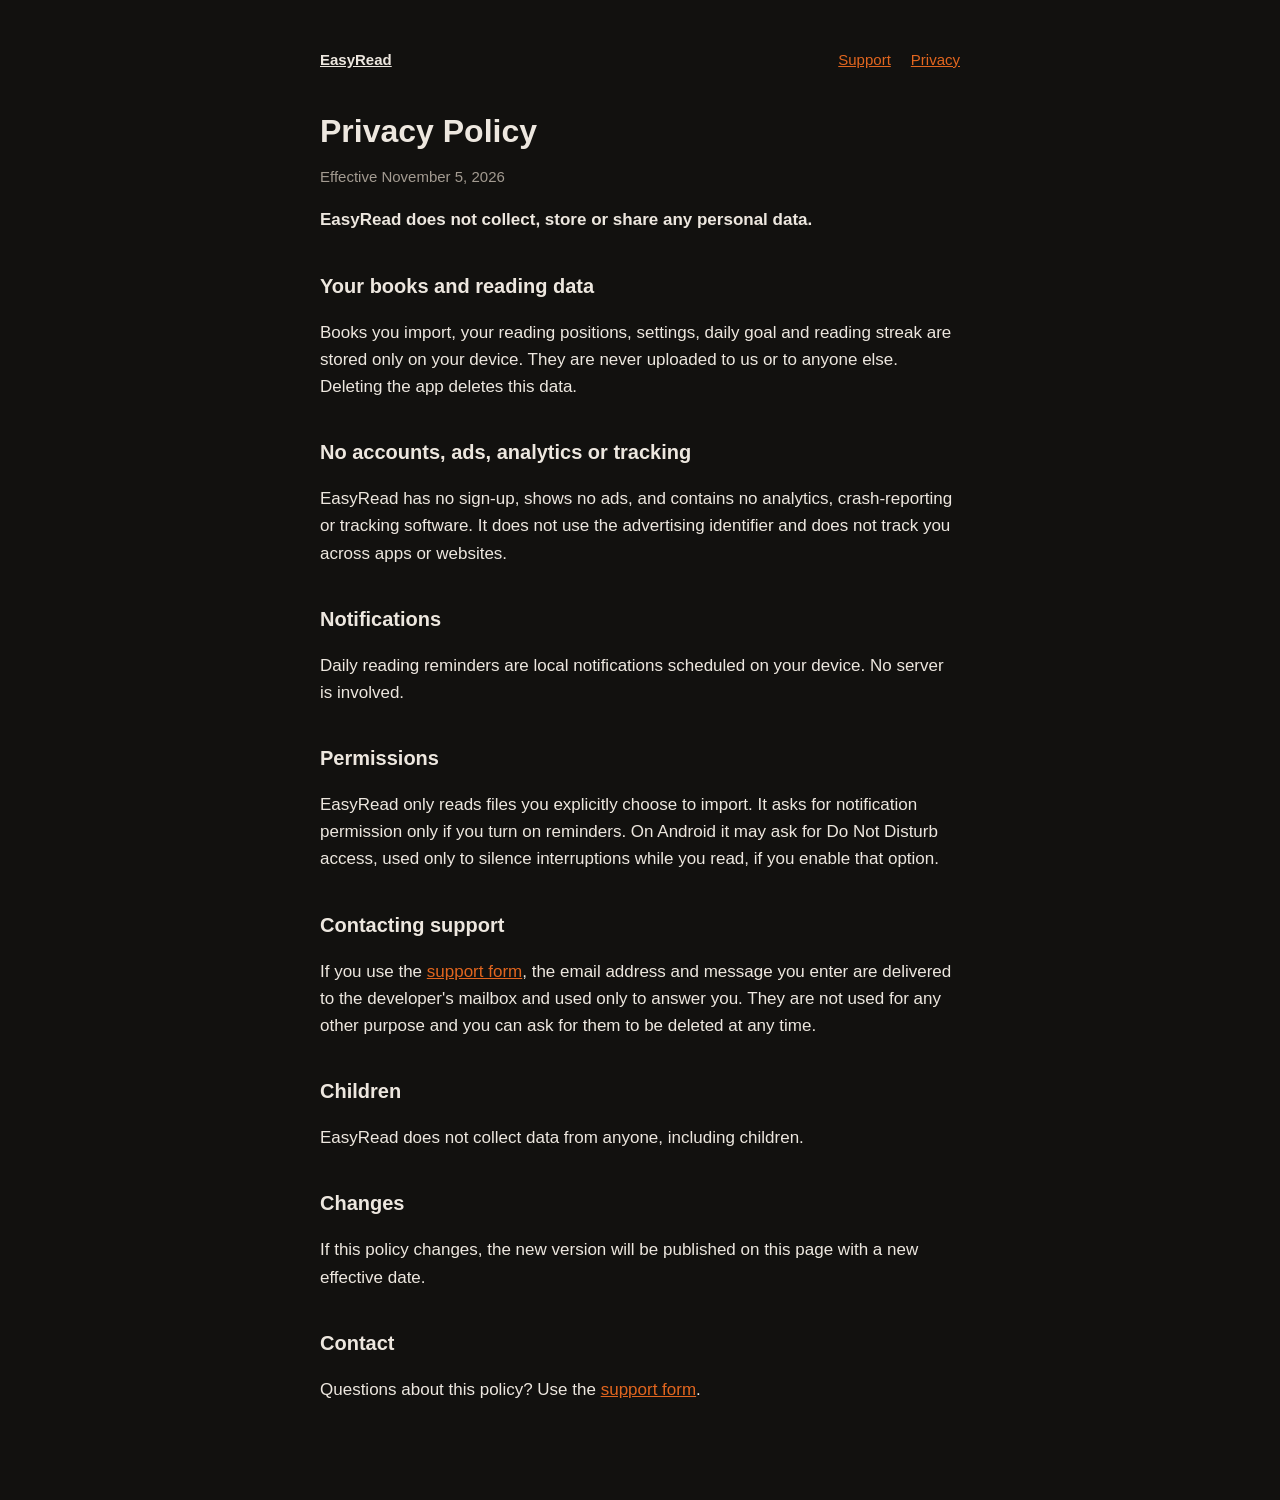
==== privacy.html @ 23c3afe8 "EasyRead site: landing, privacy policy, support form Co-Authored-By: Claude Opus 5.5 <noreply@anthro" ====
<!DOCTYPE html>
<html lang="en">
<head>
<meta charset="utf-8">
<meta name="viewport" content="width=device-width, initial-scale=1">
<title>EasyRead – Privacy Policy</title>
<link rel="stylesheet" href="style.css">
</head>
<body>
<main>
  <nav><a href="./">EasyRead</a><a href="support.html">Support</a><a href="privacy.html">Privacy</a></nav>
  <h1>Privacy Policy</h1>
  <p class="muted">Effective November 5, 2026</p>

  <p><strong>EasyRead does not collect, store or share any personal data.</strong></p>

  <h2>Your books and reading data</h2>
  <p>Books you import, your reading positions, settings, daily goal and reading streak are stored only on your device. They are never uploaded to us or to anyone else. Deleting the app deletes this data.</p>

  <h2>No accounts, ads, analytics or tracking</h2>
  <p>EasyRead has no sign-up, shows no ads, and contains no analytics, crash-reporting or tracking software. It does not use the advertising identifier and does not track you across apps or websites.</p>

  <h2>Notifications</h2>
  <p>Daily reading reminders are local notifications scheduled on your device. No server is involved.</p>

  <h2>Permissions</h2>
  <p>EasyRead only reads files you explicitly choose to import. It asks for notification permission only if you turn on reminders. On Android it may ask for Do Not Disturb access, used only to silence interruptions while you read, if you enable that option.</p>

  <h2>Contacting support</h2>
  <p>If you use the <a href="support.html">support form</a>, the email address and message you enter are delivered to the developer's mailbox and used only to answer you. They are not used for any other purpose and you can ask for them to be deleted at any time.</p>

  <h2>Children</h2>
  <p>EasyRead does not collect data from anyone, including children.</p>

  <h2>Changes</h2>
  <p>If this policy changes, the new version will be published on this page with a new effective date.</p>

  <h2>Contact</h2>
  <p>Questions about this policy? Use the <a href="support.html">support form</a>.</p>
</main>
</body>
</html>
---- style.css ----
:root { --bg: #12110F; --fg: #EDE7DF; --muted: #A39B91; --accent: #E2661F; --card: #1C1A17; }
* { box-sizing: border-box; }
body { margin: 0; background: var(--bg); color: var(--fg); font: 17px/1.6 -apple-system, BlinkMacSystemFont, "Segoe UI", Roboto, sans-serif; }
main { max-width: 680px; margin: 0 auto; padding: 48px 20px 80px; }
nav { display: flex; gap: 20px; margin-bottom: 40px; font-size: 15px; }
nav a:first-child { font-weight: 700; color: var(--fg); margin-right: auto; }
a { color: var(--accent); }
h1 { font-size: 32px; line-height: 1.2; margin: 0 0 8px; }
h2 { font-size: 20px; margin: 36px 0 8px; }
.muted { color: var(--muted); font-size: 15px; }
form { background: var(--card); border-radius: 14px; padding: 20px; display: grid; gap: 14px; margin-top: 16px; }
label { display: grid; gap: 6px; font-size: 15px; }
input, textarea { font: inherit; color: var(--fg); background: var(--bg); border: 1px solid #3A3631; border-radius: 10px; padding: 10px 12px; }
input:focus, textarea:focus { outline: 2px solid var(--accent); border-color: transparent; }
textarea { min-height: 140px; resize: vertical; }
button { font: inherit; font-weight: 600; background: var(--accent); color: #fff; border: 0; border-radius: 10px; padding: 12px; cursor: pointer; }
button:disabled { opacity: .6; cursor: default; }
.hp { position: absolute; left: -9999px; }
#status { margin: 0; min-height: 1.6em; }
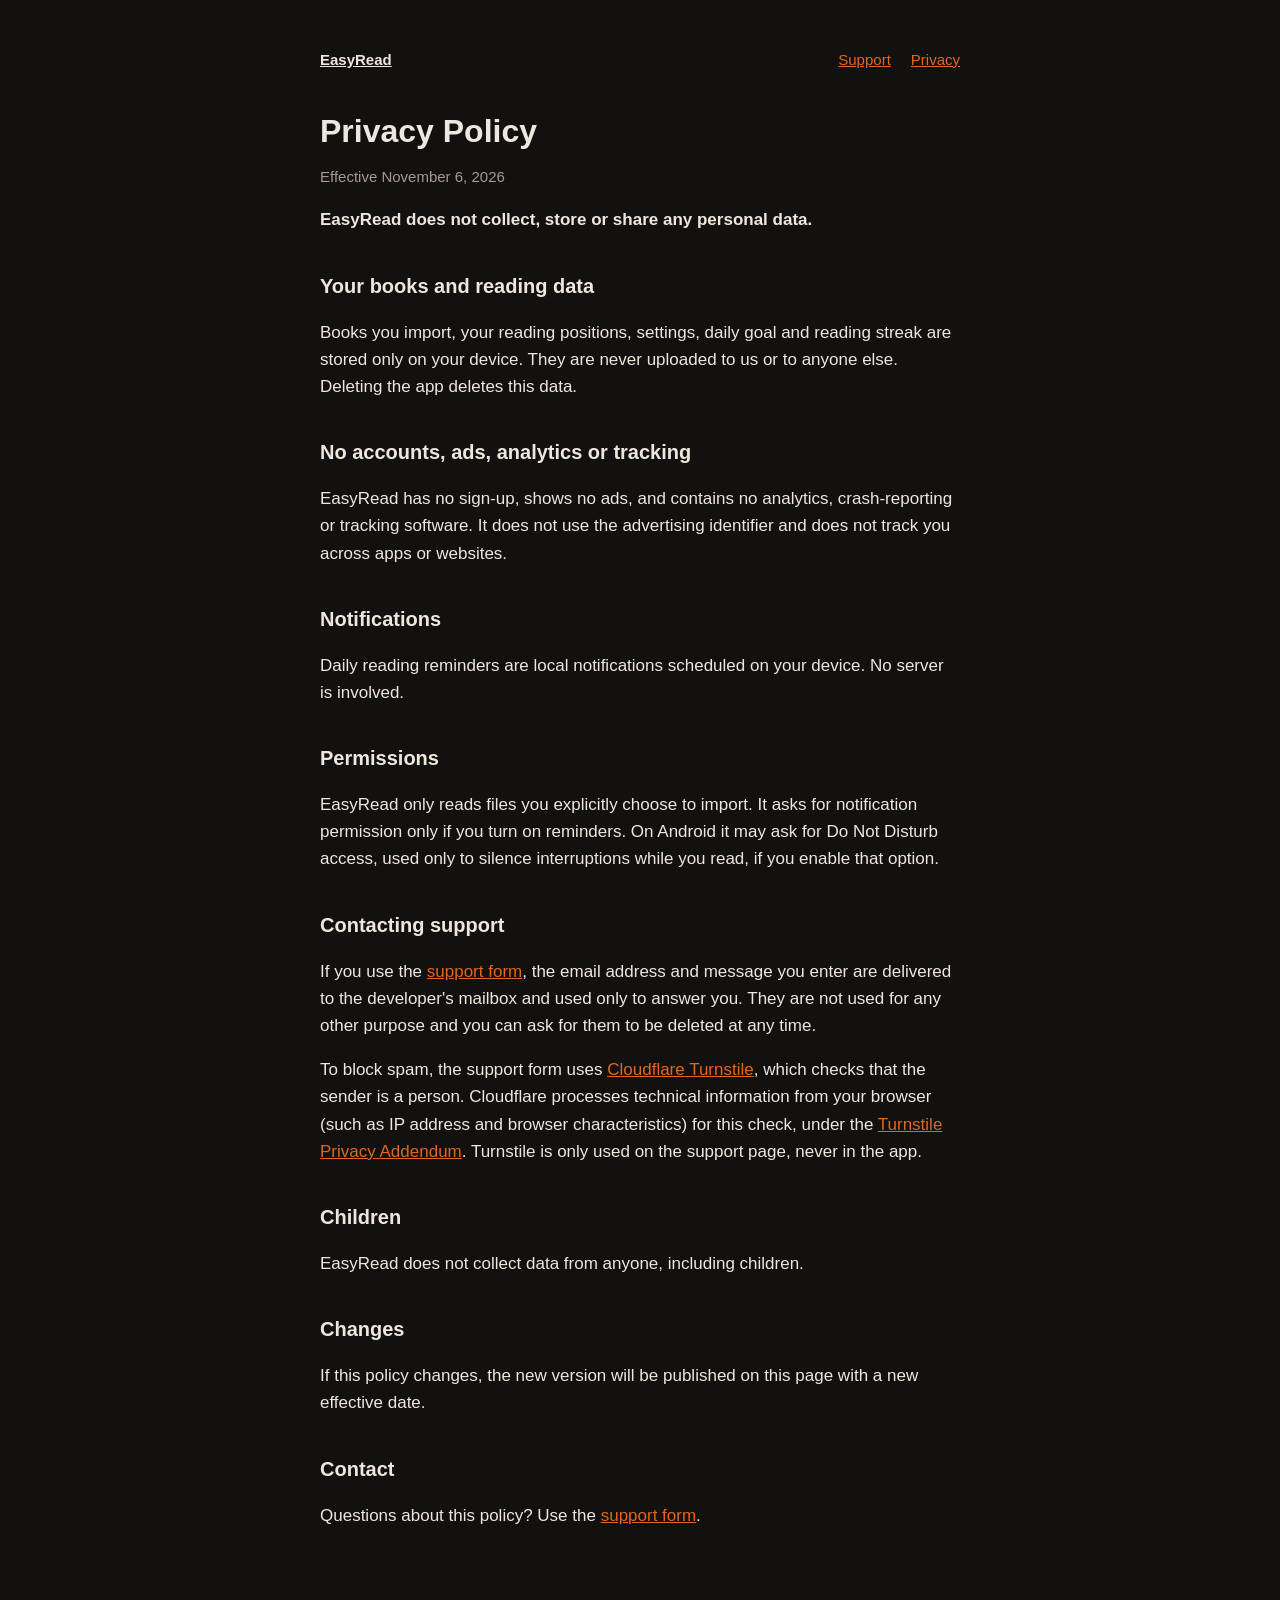
==== commit 7522ac1d: "Add Cloudflare Turnstile to support form; disclose it in privacy policy Co-Authored-By: Claude Opus " ====
--- a/privacy.html
+++ b/privacy.html
@@ -10,7 +10,7 @@
 <main>
   <nav><a href="./">EasyRead</a><a href="support.html">Support</a><a href="privacy.html">Privacy</a></nav>
   <h1>Privacy Policy</h1>
-  <p class="muted">Effective November 5, 2026</p>
+  <p class="muted">Effective November 6, 2026</p>
 
   <p><strong>EasyRead does not collect, store or share any personal data.</strong></p>
 
@@ -28,6 +28,7 @@
 
   <h2>Contacting support</h2>
   <p>If you use the <a href="support.html">support form</a>, the email address and message you enter are delivered to the developer's mailbox and used only to answer you. They are not used for any other purpose and you can ask for them to be deleted at any time.</p>
+  <p>To block spam, the support form uses <a href="https://www.cloudflare.com/products/turnstile/">Cloudflare Turnstile</a>, which checks that the sender is a person. Cloudflare processes technical information from your browser (such as IP address and browser characteristics) for this check, under the <a href="https://www.cloudflare.com/turnstile-privacy-policy/">Turnstile Privacy Addendum</a>. Turnstile is only used on the support page, never in the app.</p>
 
   <h2>Children</h2>
   <p>EasyRead does not collect data from anyone, including children.</p>
